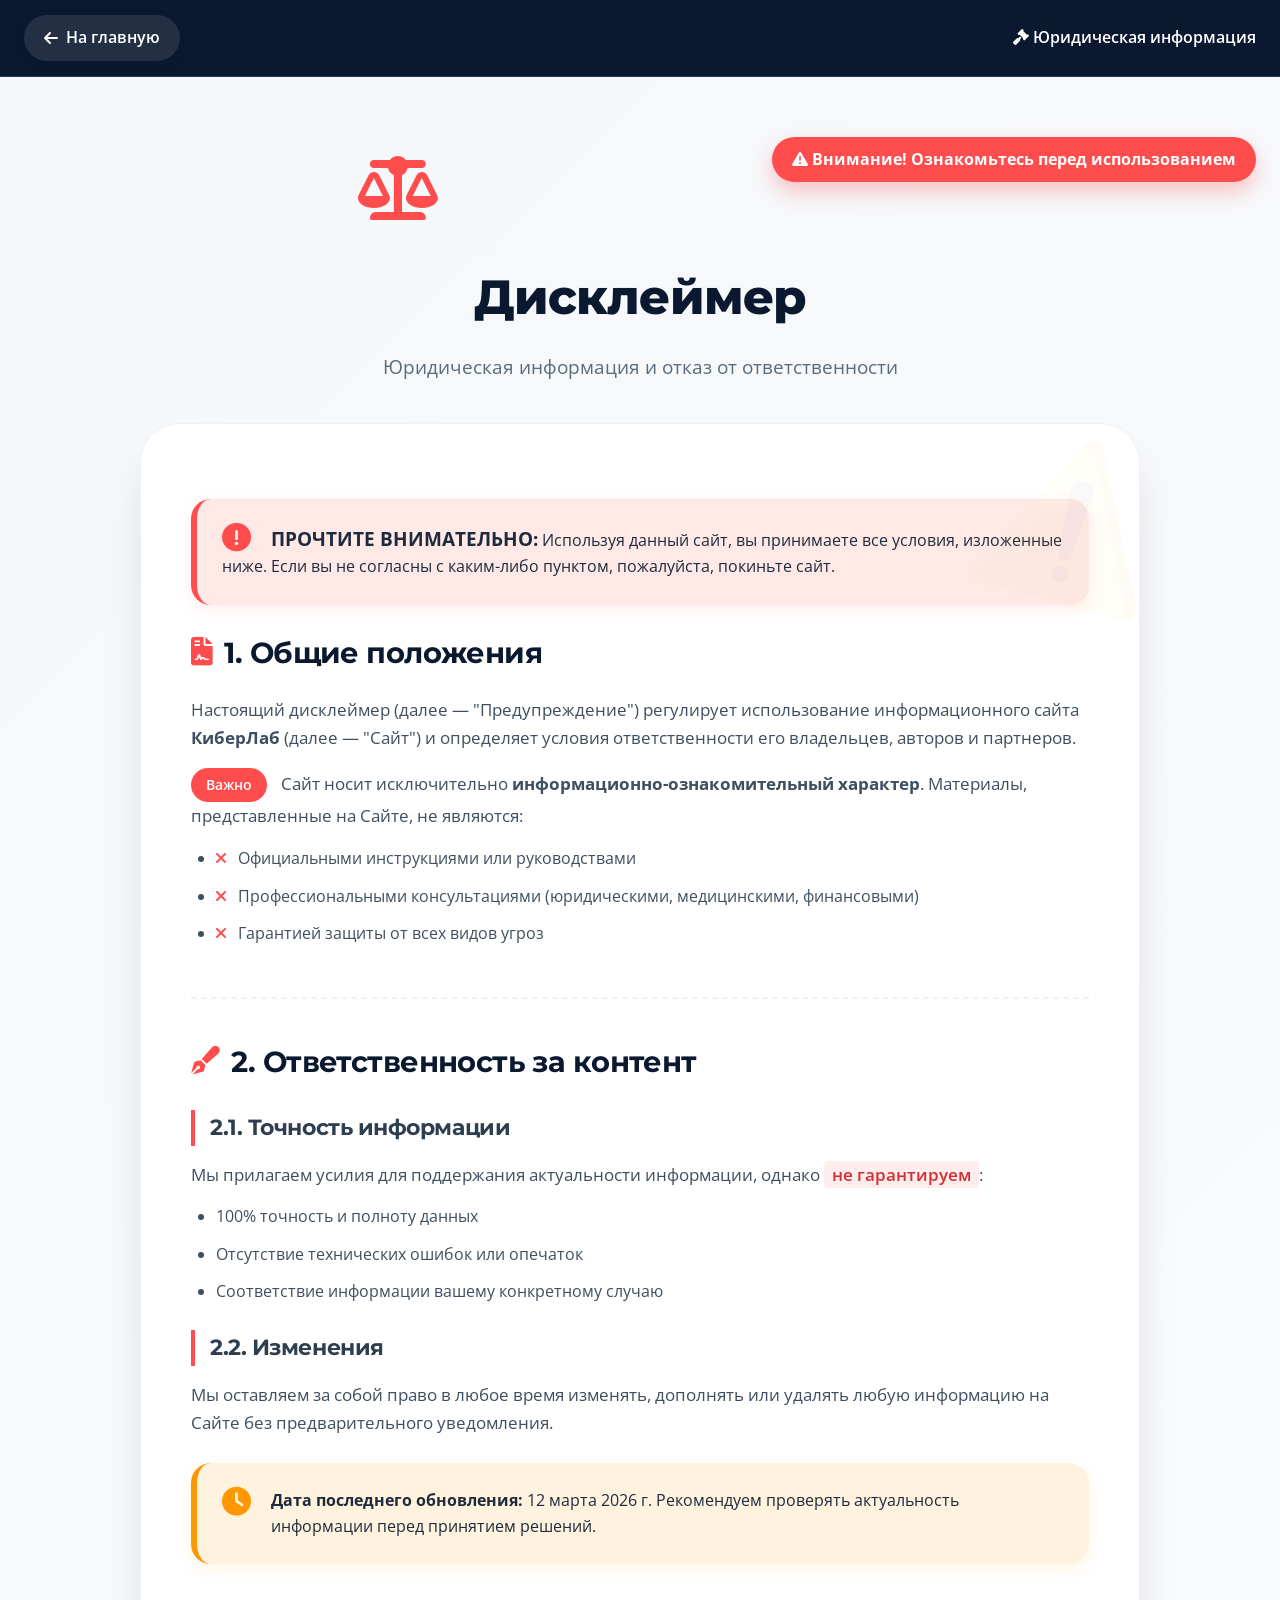
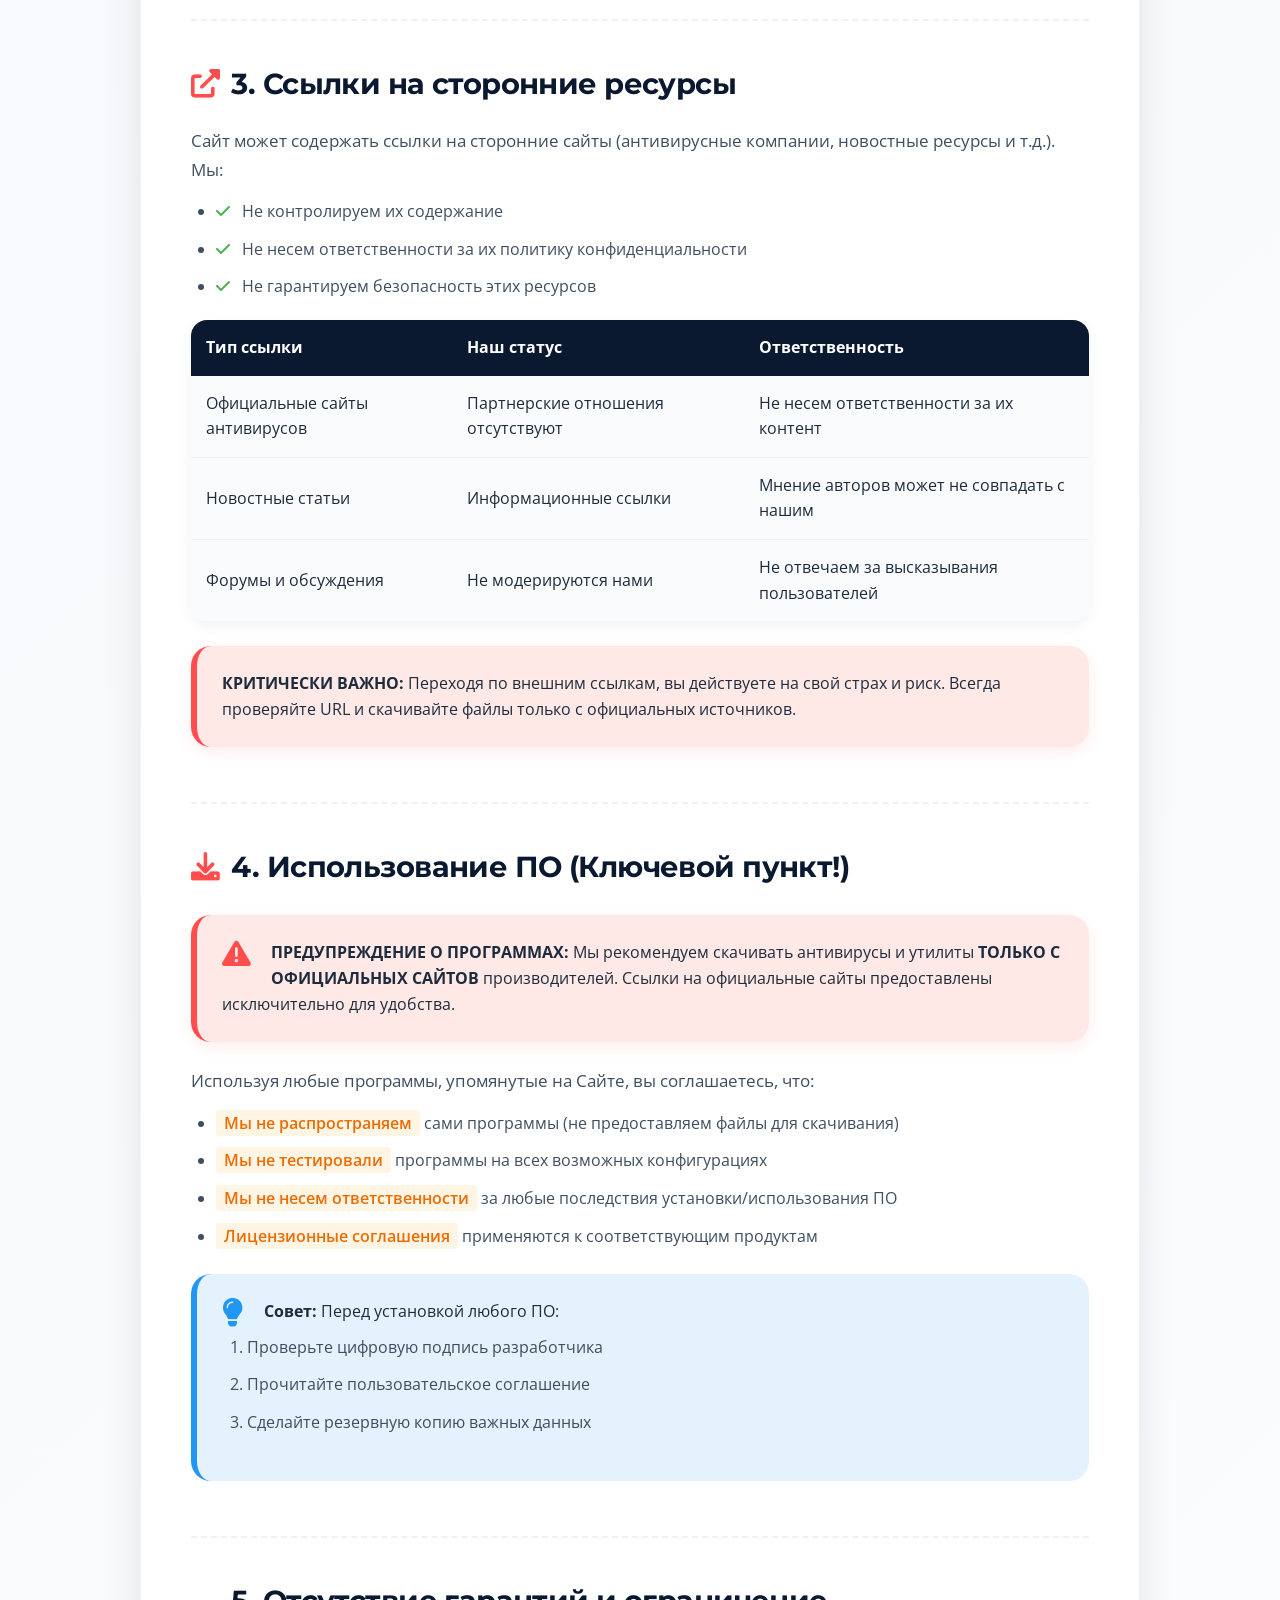
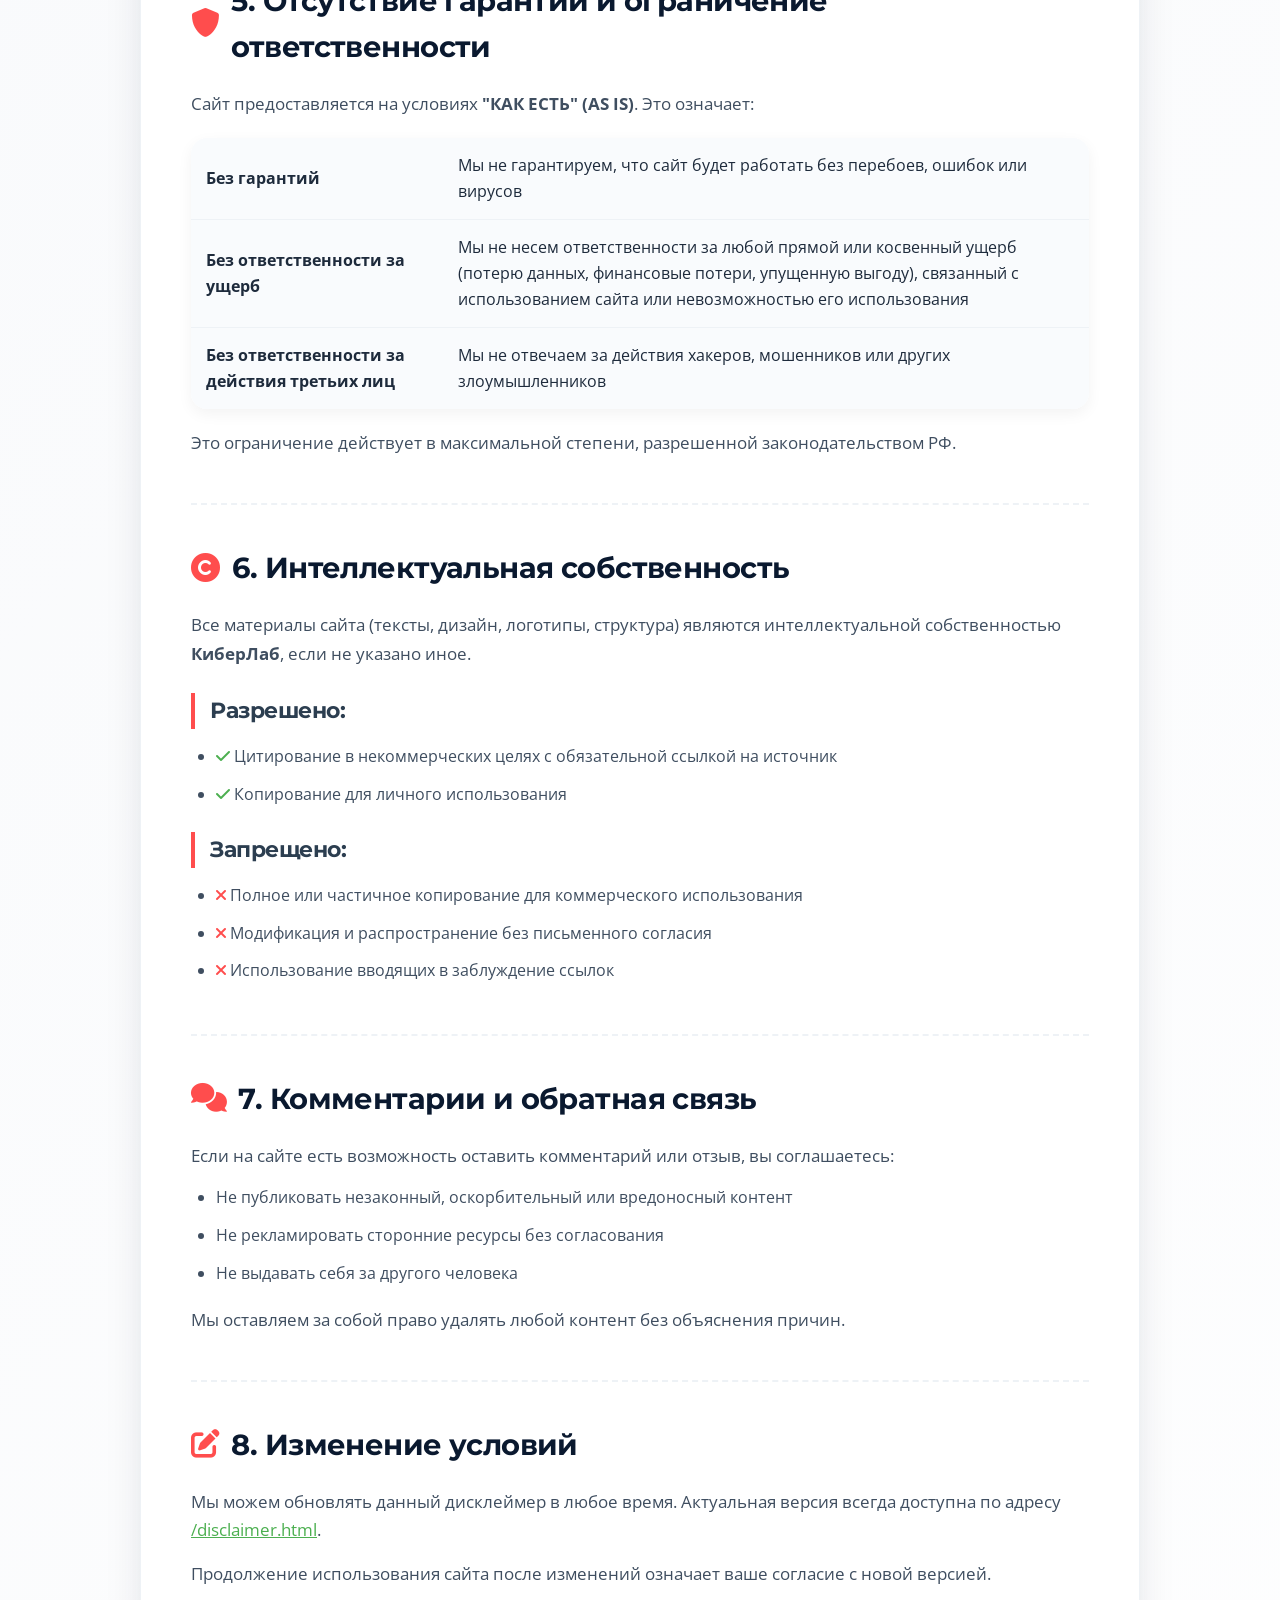
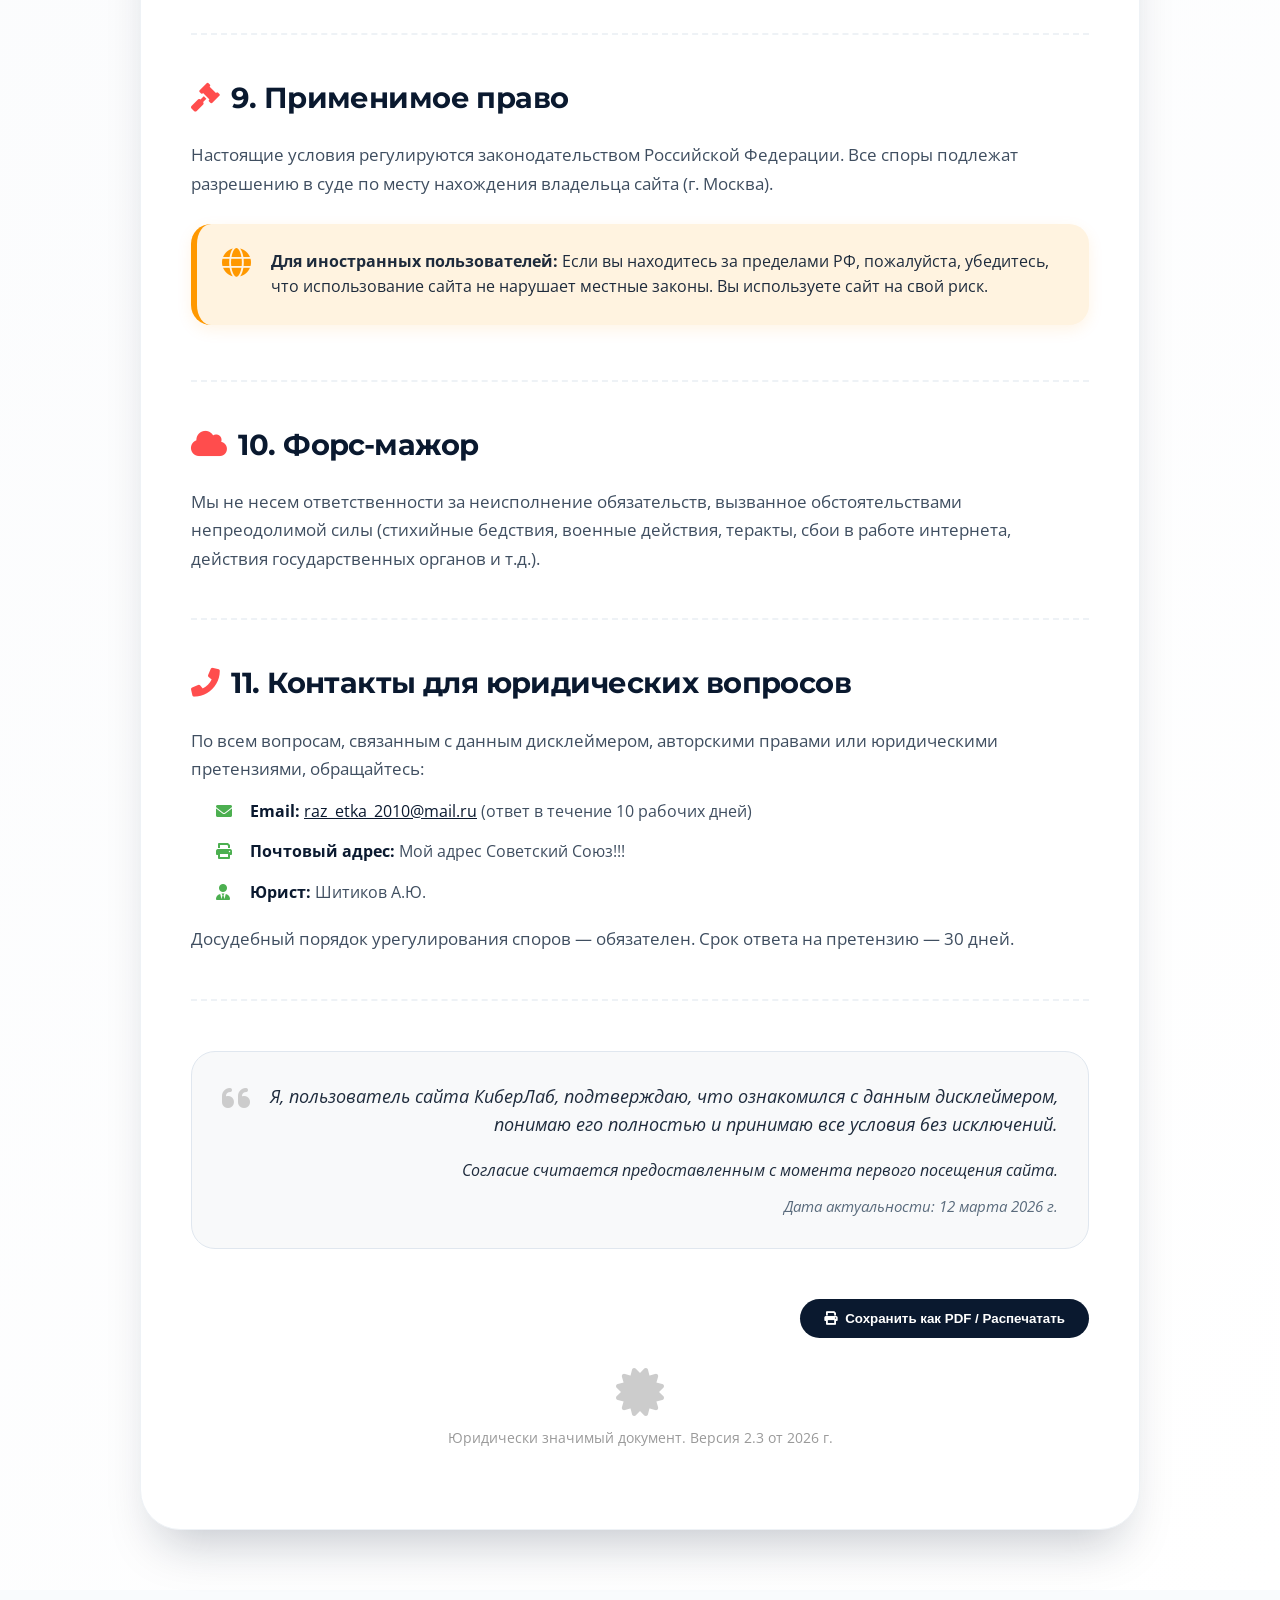
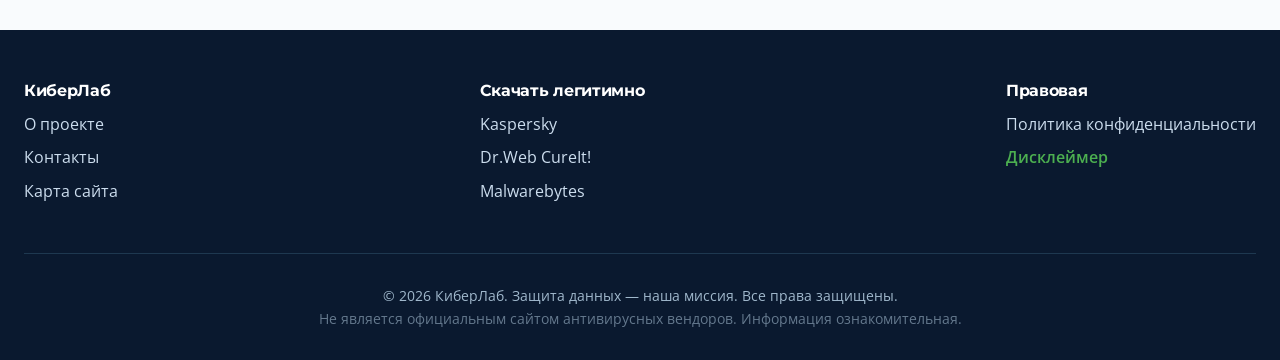
==== disclaimer.html @ 32fb94c2 "Add files via upload" ====
<!DOCTYPE html>
<html lang="ru">
<head>
    <meta charset="UTF-8">
    <meta name="viewport" content="width=device-width, initial-scale=1.0">
    <title>Дисклеймер | Юридическая информация | КиберЛаб</title>
    <!-- Шрифты -->
    <link rel="preconnect" href="https://fonts.googleapis.com">
    <link rel="preconnect" href="https://fonts.gstatic.com" crossorigin>
    <link href="https://fonts.googleapis.com/css2?family=Montserrat:wght@400;500;600;700;800&family=Open+Sans:wght@400;600&display=swap" rel="stylesheet">
    <!-- Font Awesome -->
    <link rel="stylesheet" href="https://cdnjs.cloudflare.com/ajax/libs/font-awesome/6.0.0-beta3/css/all.min.css">
    <!-- Подключаем общий CSS -->
    <link rel="stylesheet" href="styles.css">
    <style>
        /* Дополнительные стили для страницы дисклеймера */
        .disclaimer-page {
            padding: 60px 0;
            background: linear-gradient(135deg, #f5f7fa 0%, #ffffff 100%);
        }

        .disclaimer-header {
            text-align: center;
            margin-bottom: 40px;
            position: relative;
        }

        .disclaimer-header .warning-icon {
            font-size: 4rem;
            color: var(--accent-danger);
            margin-bottom: 20px;
            animation: pulse 2s infinite;
        }

        @keyframes pulse {
            0% { transform: scale(1); opacity: 1; }
            50% { transform: scale(1.1); opacity: 0.8; }
            100% { transform: scale(1); opacity: 1; }
        }

        .disclaimer-header h1 {
            font-size: 3rem;
            color: var(--primary-dark);
            margin-bottom: 16px;
            font-weight: 800;
        }

        .disclaimer-header .subtitle {
            font-size: 1.2rem;
            color: #5a6b7c;
            max-width: 700px;
            margin: 0 auto;
        }

        .disclaimer-content {
            max-width: 1000px;
            margin: 0 auto;
            background: white;
            border-radius: 40px;
            box-shadow: 0 30px 50px -20px rgba(10, 25, 47, 0.25);
            padding: 50px;
            border: 1px solid #eef2f6;
            position: relative;
            overflow: hidden;
        }

        .disclaimer-content::before {
            content: "⚠️";
            position: absolute;
            top: -30px;
            right: -30px;
            font-size: 150px;
            opacity: 0.03;
            transform: rotate(15deg);
            pointer-events: none;
        }

        .disclaimer-section {
            margin-bottom: 40px;
            padding-bottom: 30px;
            border-bottom: 2px dashed #eef2f6;
        }

        .disclaimer-section:last-child {
            border-bottom: none;
            margin-bottom: 0;
            padding-bottom: 0;
        }

        .disclaimer-section h2 {
            font-size: 1.8rem;
            color: var(--primary-dark);
            margin-bottom: 20px;
            display: flex;
            align-items: center;
            gap: 12px;
        }

        .disclaimer-section h2 i {
            color: var(--accent-danger);
            font-size: 1.8rem;
        }

        .disclaimer-section h3 {
            font-size: 1.4rem;
            margin: 25px 0 15px;
            color: #2c3e50;
            padding-left: 15px;
            border-left: 4px solid var(--accent-danger);
        }

        .disclaimer-section p {
            margin-bottom: 15px;
            color: #3f4e60;
            line-height: 1.7;
            font-size: 1.05rem;
        }

        .disclaimer-section ul, .disclaimer-section ol {
            margin: 15px 0 20px 25px;
            color: #3f4e60;
        }

        .disclaimer-section li {
            margin-bottom: 12px;
            line-height: 1.6;
        }

        .disclaimer-section li strong {
            color: var(--primary-dark);
        }

        .warning-box {
            background: #fff3e0;
            border-left: 6px solid #ff9800;
            padding: 25px;
            border-radius: 20px;
            margin: 25px 0;
            box-shadow: 0 5px 15px rgba(255, 152, 0, 0.1);
        }

        .warning-box i {
            color: #ff9800;
            font-size: 1.8rem;
            float: left;
            margin-right: 20px;
        }

        .danger-box {
            background: #fee9e7;
            border-left: 6px solid var(--accent-danger);
            padding: 25px;
            border-radius: 20px;
            margin: 25px 0;
            box-shadow: 0 5px 15px rgba(255, 77, 77, 0.1);
        }

        .danger-box i {
            color: var(--accent-danger);
            font-size: 1.8rem;
            float: left;
            margin-right: 20px;
        }

        .info-box {
            background: #e3f2fd;
            border-left: 6px solid #2196f3;
            padding: 25px;
            border-radius: 20px;
            margin: 25px 0;
        }

        .info-box i {
            color: #2196f3;
            font-size: 1.8rem;
            float: left;
            margin-right: 20px;
        }

        .highlight-red {
            background: rgba(255, 77, 77, 0.1);
            color: #d32f2f;
            padding: 2px 8px;
            border-radius: 4px;
            font-weight: 600;
        }

        .highlight-orange {
            background: rgba(255, 152, 0, 0.1);
            color: #ed6c02;
            padding: 2px 8px;
            border-radius: 4px;
            font-weight: 600;
        }

        .badge {
            display: inline-block;
            background: var(--primary-dark);
            color: white;
            padding: 5px 15px;
            border-radius: 30px;
            font-size: 0.9rem;
            font-weight: 600;
            margin-right: 10px;
        }

        .badge.danger {
            background: var(--accent-danger);
        }

        .badge.warning {
            background: #ff9800;
        }

        .terms-table {
            width: 100%;
            border-collapse: collapse;
            margin: 20px 0;
            border-radius: 16px;
            overflow: hidden;
            box-shadow: 0 5px 15px rgba(0,0,0,0.05);
        }

        .terms-table th {
            background: var(--primary-dark);
            color: white;
            padding: 15px;
            text-align: left;
        }

        .terms-table td {
            padding: 15px;
            background: #f9fbfd;
            border-bottom: 1px solid #eef2f6;
        }

        .terms-table tr:last-child td {
            border-bottom: none;
        }

        .signature-block {
            margin-top: 50px;
            padding: 30px;
            background: #f8f9fa;
            border-radius: 24px;
            text-align: right;
            font-style: italic;
            border: 1px solid #e0e7ef;
        }

        .signature-block .date {
            color: #5a6b7c;
            margin-top: 10px;
            font-size: 0.95rem;
        }

        .back-link {
            display: inline-flex;
            align-items: center;
            gap: 8px;
            color: var(--primary-dark);
            text-decoration: none;
            font-weight: 600;
            margin-bottom: 30px;
            transition: color 0.2s;
            background: white;
            padding: 10px 20px;
            border-radius: 30px;
            box-shadow: 0 5px 15px rgba(0,0,0,0.05);
        }

        .back-link:hover {
            color: var(--accent-safe);
            transform: translateX(-5px);
        }

        .back-link i {
            transition: transform 0.2s;
        }

        .print-btn {
            background: var(--primary-dark);
            color: white;
            border: none;
            padding: 12px 24px;
            border-radius: 30px;
            cursor: pointer;
            font-weight: 600;
            display: inline-flex;
            align-items: center;
            gap: 8px;
            transition: all 0.2s;
            margin-top: 20px;
        }

        .print-btn:hover {
            background: #1a2a3f;
            transform: translateY(-2px);
        }

        .seal {
            text-align: center;
            margin: 30px 0;
            color: #999;
            font-size: 0.9rem;
        }

        .seal i {
            font-size: 3rem;
            color: #ccc;
            margin-bottom: 10px;
        }

        @media (max-width: 768px) {
            .disclaimer-content {
                padding: 30px 20px;
            }

            .disclaimer-header h1 {
                font-size: 2.2rem;
            }

            .disclaimer-section h2 {
                font-size: 1.5rem;
            }

            .terms-table {
                display: block;
                overflow-x: auto;
            }
        }

        @media print {
            .footer, .back-link, .print-btn {
                display: none !important;
            }

            .disclaimer-content {
                box-shadow: none;
                padding: 20px;
            }

            .warning-box, .danger-box, .info-box {
                break-inside: avoid;
            }
        }

        .floating-badge {
            position: sticky;
            top: 20px;
            float: right;
            background: var(--accent-danger);
            color: white;
            padding: 10px 20px;
            border-radius: 40px;
            font-weight: bold;
            box-shadow: 0 10px 20px rgba(255, 77, 77, 0.3);
            z-index: 100;
            animation: float 3s ease-in-out infinite;
        }

        @keyframes float {
            0% { transform: translateY(0px); }
            50% { transform: translateY(-10px); }
            100% { transform: translateY(0px); }
        }
    </style>
</head>
<body>
<!-- Навигация -->
<div style="background: var(--primary-dark); padding: 15px 0; border-bottom: 1px solid #1e3850;">
    <div class="container" style="display: flex; justify-content: space-between; align-items: center;">
        <a href="index.html" class="back-link" style="color: white; background: rgba(255,255,255,0.1); margin: 0;">
            <i class="fas fa-arrow-left"></i> На главную
        </a>
        <div style="color: white; font-weight: 600;">
            <i class="fas fa-gavel"></i> Юридическая информация
        </div>
    </div>
</div>

<div class="disclaimer-page">
    <div class="container">
        <div class="floating-badge">
            <i class="fas fa-exclamation-triangle"></i> Внимание! Ознакомьтесь перед использованием
        </div>

        <div class="disclaimer-header">
            <div class="warning-icon">
                <i class="fas fa-balance-scale"></i>
            </div>
            <h1>Дисклеймер</h1>
            <div class="subtitle">Юридическая информация и отказ от ответственности</div>
        </div>

        <div class="disclaimer-content">
            <!-- КРАТКОЕ ПРЕДУПРЕЖДЕНИЕ -->
            <div class="danger-box">
                <i class="fas fa-exclamation-circle"></i>
                <strong style="font-size: 1.2rem;">ПРОЧТИТЕ ВНИМАТЕЛЬНО:</strong> Используя данный сайт, вы принимаете все условия, изложенные ниже. Если вы не согласны с каким-либо пунктом, пожалуйста, покиньте сайт.
            </div>

            <!-- 1. Общие положения -->
            <div class="disclaimer-section">
                <h2><i class="fas fa-file-contract"></i> 1. Общие положения</h2>
                <p>Настоящий дисклеймер (далее — "Предупреждение") регулирует использование информационного сайта <strong>КиберЛаб</strong> (далее — "Сайт") и определяет условия ответственности его владельцев, авторов и партнеров.</p>

                <p><span class="badge danger">Важно</span> Сайт носит исключительно <strong>информационно-ознакомительный характер</strong>. Материалы, представленные на Сайте, не являются:</p>
                <ul>
                    <li><i class="fas fa-times" style="color: var(--accent-danger); margin-right: 8px;"></i> Официальными инструкциями или руководствами</li>
                    <li><i class="fas fa-times" style="color: var(--accent-danger); margin-right: 8px;"></i> Профессиональными консультациями (юридическими, медицинскими, финансовыми)</li>
                    <li><i class="fas fa-times" style="color: var(--accent-danger); margin-right: 8px;"></i> Гарантией защиты от всех видов угроз</li>
                </ul>
            </div>

            <!-- 2. Ответственность за контент -->
            <div class="disclaimer-section">
                <h2><i class="fas fa-pen-fancy"></i> 2. Ответственность за контент</h2>

                <h3>2.1. Точность информации</h3>
                <p>Мы прилагаем усилия для поддержания актуальности информации, однако <span class="highlight-red">не гарантируем</span>:</p>
                <ul>
                    <li>100% точность и полноту данных</li>
                    <li>Отсутствие технических ошибок или опечаток</li>
                    <li>Соответствие информации вашему конкретному случаю</li>
                </ul>

                <h3>2.2. Изменения</h3>
                <p>Мы оставляем за собой право в любое время изменять, дополнять или удалять любую информацию на Сайте без предварительного уведомления.</p>

                <div class="warning-box">
                    <i class="fas fa-clock"></i>
                    <strong>Дата последнего обновления:</strong> 12 марта 2026 г. Рекомендуем проверять актуальность информации перед принятием решений.
                </div>
            </div>

            <!-- 3. Сторонние ресурсы и ссылки -->
            <div class="disclaimer-section">
                <h2><i class="fas fa-external-link-alt"></i> 3. Ссылки на сторонние ресурсы</h2>
                <p>Сайт может содержать ссылки на сторонние сайты (антивирусные компании, новостные ресурсы и т.д.). Мы:</p>
                <ul>
                    <li><i class="fas fa-check" style="color: var(--accent-safe); margin-right: 8px;"></i> Не контролируем их содержание</li>
                    <li><i class="fas fa-check" style="color: var(--accent-safe); margin-right: 8px;"></i> Не несем ответственности за их политику конфиденциальности</li>
                    <li><i class="fas fa-check" style="color: var(--accent-safe); margin-right: 8px;"></i> Не гарантируем безопасность этих ресурсов</li>
                </ul>

                <table class="terms-table">
                    <thead>
                    <tr>
                        <th>Тип ссылки</th>
                        <th>Наш статус</th>
                        <th>Ответственность</th>
                    </tr>
                    </thead>
                    <tbody>
                    <tr>
                        <td>Официальные сайты антивирусов</td>
                        <td>Партнерские отношения отсутствуют</td>
                        <td>Не несем ответственности за их контент</td>
                    </tr>
                    <tr>
                        <td>Новостные статьи</td>
                        <td>Информационные ссылки</td>
                        <td>Мнение авторов может не совпадать с нашим</td>
                    </tr>
                    <tr>
                        <td>Форумы и обсуждения</td>
                        <td>Не модерируются нами</td>
                        <td>Не отвечаем за высказывания пользователей</td>
                    </tr>
                    </tbody>
                </table>

                <div class="danger-box">
                    <i class="fas fa-skull-crosswalk"></i>
                    <strong>КРИТИЧЕСКИ ВАЖНО:</strong> Переходя по внешним ссылкам, вы действуете на свой страх и риск. Всегда проверяйте URL и скачивайте файлы только с официальных источников.
                </div>
            </div>

            <!-- 4. Использование программного обеспечения -->
            <div class="disclaimer-section">
                <h2><i class="fas fa-download"></i> 4. Использование ПО (Ключевой пункт!)</h2>

                <div class="danger-box">
                    <i class="fas fa-exclamation-triangle"></i>
                    <strong>ПРЕДУПРЕЖДЕНИЕ О ПРОГРАММАХ:</strong> Мы рекомендуем скачивать антивирусы и утилиты <strong>ТОЛЬКО С ОФИЦИАЛЬНЫХ САЙТОВ</strong> производителей. Ссылки на официальные сайты предоставлены исключительно для удобства.
                </div>

                <p>Используя любые программы, упомянутые на Сайте, вы соглашаетесь, что:</p>
                <ul>
                    <li><span class="highlight-orange">Мы не распространяем</span> сами программы (не предоставляем файлы для скачивания)</li>
                    <li><span class="highlight-orange">Мы не тестировали</span> программы на всех возможных конфигурациях</li>
                    <li><span class="highlight-orange">Мы не несем ответственности</span> за любые последствия установки/использования ПО</li>
                    <li><span class="highlight-orange">Лицензионные соглашения</span> применяются к соответствующим продуктам</li>
                </ul>

                <div class="info-box">
                    <i class="fas fa-lightbulb"></i>
                    <strong>Совет:</strong> Перед установкой любого ПО:
                    <ol style="margin-top: 10px;">
                        <li>Проверьте цифровую подпись разработчика</li>
                        <li>Прочитайте пользовательское соглашение</li>
                        <li>Сделайте резервную копию важных данных</li>
                    </ol>
                </div>
            </div>

            <!-- 5. Ущерб и гарантии -->
            <div class="disclaimer-section">
                <h2><i class="fas fa-shield-alt"></i> 5. Отсутствие гарантий и ограничение ответственности</h2>

                <p>Сайт предоставляется на условиях <strong>"КАК ЕСТЬ" (AS IS)</strong>. Это означает:</p>

                <table class="terms-table">
                    <tr>
                        <td><strong>Без гарантий</strong></td>
                        <td>Мы не гарантируем, что сайт будет работать без перебоев, ошибок или вирусов</td>
                    </tr>
                    <tr>
                        <td><strong>Без ответственности за ущерб</strong></td>
                        <td>Мы не несем ответственности за любой прямой или косвенный ущерб (потерю данных, финансовые потери, упущенную выгоду), связанный с использованием сайта или невозможностью его использования</td>
                    </tr>
                    <tr>
                        <td><strong>Без ответственности за действия третьих лиц</strong></td>
                        <td>Мы не отвечаем за действия хакеров, мошенников или других злоумышленников</td>
                    </tr>
                </table>

                <p style="margin-top: 20px;">Это ограничение действует в максимальной степени, разрешенной законодательством РФ.</p>
            </div>

            <!-- 6. Интеллектуальная собственность -->
            <div class="disclaimer-section">
                <h2><i class="fas fa-copyright"></i> 6. Интеллектуальная собственность</h2>

                <p>Все материалы сайта (тексты, дизайн, логотипы, структура) являются интеллектуальной собственностью <strong>КиберЛаб</strong>, если не указано иное.</p>

                <h3>Разрешено:</h3>
                <ul>
                    <li><i class="fas fa-check" style="color: var(--accent-safe);"></i> Цитирование в некоммерческих целях с обязательной ссылкой на источник</li>
                    <li><i class="fas fa-check" style="color: var(--accent-safe);"></i> Копирование для личного использования</li>
                </ul>

                <h3>Запрещено:</h3>
                <ul>
                    <li><i class="fas fa-times" style="color: var(--accent-danger);"></i> Полное или частичное копирование для коммерческого использования</li>
                    <li><i class="fas fa-times" style="color: var(--accent-danger);"></i> Модификация и распространение без письменного согласия</li>
                    <li><i class="fas fa-times" style="color: var(--accent-danger);"></i> Использование вводящих в заблуждение ссылок</li>
                </ul>
            </div>

            <!-- 7. Пользовательский контент -->
            <div class="disclaimer-section">
                <h2><i class="fas fa-comments"></i> 7. Комментарии и обратная связь</h2>

                <p>Если на сайте есть возможность оставить комментарий или отзыв, вы соглашаетесь:</p>
                <ul>
                    <li>Не публиковать незаконный, оскорбительный или вредоносный контент</li>
                    <li>Не рекламировать сторонние ресурсы без согласования</li>
                    <li>Не выдавать себя за другого человека</li>
                </ul>

                <p>Мы оставляем за собой право удалять любой контент без объяснения причин.</p>
            </div>

            <!-- 8. Изменение условий -->
            <div class="disclaimer-section">
                <h2><i class="fas fa-edit"></i> 8. Изменение условий</h2>

                <p>Мы можем обновлять данный дисклеймер в любое время. Актуальная версия всегда доступна по адресу <a href="disclaimer.html" style="color: var(--accent-safe);">/disclaimer.html</a>.</p>
                <p>Продолжение использования сайта после изменений означает ваше согласие с новой версией.</p>
            </div>

            <!-- 9. Применимое право -->
            <div class="disclaimer-section">
                <h2><i class="fas fa-gavel"></i> 9. Применимое право</h2>

                <p>Настоящие условия регулируются законодательством Российской Федерации. Все споры подлежат разрешению в суде по месту нахождения владельца сайта (г. Москва).</p>

                <div class="warning-box">
                    <i class="fas fa-globe"></i>
                    <strong>Для иностранных пользователей:</strong> Если вы находитесь за пределами РФ, пожалуйста, убедитесь, что использование сайта не нарушает местные законы. Вы используете сайт на свой риск.
                </div>
            </div>

            <!-- 10. Форс-мажор -->
            <div class="disclaimer-section">
                <h2><i class="fas fa-cloud"></i> 10. Форс-мажор</h2>

                <p>Мы не несем ответственности за неисполнение обязательств, вызванное обстоятельствами непреодолимой силы (стихийные бедствия, военные действия, теракты, сбои в работе интернета, действия государственных органов и т.д.).</p>
            </div>

            <!-- 11. Контакты для юридических вопросов -->
            <div class="disclaimer-section">
                <h2><i class="fas fa-phone-alt"></i> 11. Контакты для юридических вопросов</h2>

                <p>По всем вопросам, связанным с данным дисклеймером, авторскими правами или юридическими претензиями, обращайтесь:</p>

                <ul style="list-style: none; padding-left: 0;">
                    <li style="margin-bottom: 15px;"><i class="fas fa-envelope" style="color: var(--accent-safe); width: 30px;"></i> <strong>Email:</strong> <a href="mailto:raz_etka_2010@mail.ru" style="color: var(--primary-dark);">raz_etka_2010@mail.ru</a> (ответ в течение 10 рабочих дней)</li>
                    <li style="margin-bottom: 15px;"><i class="fas fa-print" style="color: var(--accent-safe); width: 30px;"></i> <strong>Почтовый адрес:</strong> Мой адрес Советский Союз!!!</li>
                    <li style="margin-bottom: 15px;"><i class="fas fa-user-tie" style="color: var(--accent-safe); width: 30px;"></i> <strong>Юрист:</strong> Шитиков А.Ю.</li>
                </ul>

                <p>Досудебный порядок урегулирования споров — обязателен. Срок ответа на претензию — 30 дней.</p>
            </div>

            <!-- ПОДПИСЬ И СОГЛАСИЕ -->
            <div class="signature-block">
                <i class="fas fa-quote-left" style="color: #ccc; font-size: 2rem; float: left; margin-right: 15px;"></i>
                <p style="font-size: 1.1rem;">Я, пользователь сайта КиберЛаб, подтверждаю, что ознакомился с данным дисклеймером, понимаю его полностью и принимаю все условия без исключений.</p>
                <p style="margin-top: 20px;">Согласие считается предоставленным с момента первого посещения сайта.</p>
                <div class="date">Дата актуальности: 12 марта 2026 г.</div>
            </div>

            <!-- Кнопка печати -->
            <div style="display: flex; justify-content: flex-end; margin-top: 30px;">
                <button class="print-btn" onclick="window.print()">
                    <i class="fas fa-print"></i> Сохранить как PDF / Распечатать
                </button>
            </div>

            <div class="seal">
                <i class="fas fa-certificate"></i>
                <p>Юридически значимый документ. Версия 2.3 от 2026 г.</p>
            </div>
        </div>
    </div>
</div>

<!-- Футер -->
<footer class="footer">
    <div class="container">
        <div class="footer-links">
            <div class="footer-col">
                <h4 style="color: white;">КиберЛаб</h4>
                <a href="index.html#about-malware">О проекте</a>
                <a href="index.html#contact">Контакты</a>
                <a href="index.html#sitemap">Карта сайта</a>
            </div>
            <div class="footer-col">
                <h4 style="color: white;">Скачать легитимно</h4>
                <a href="https://kaspersky.ru" target="_blank">Kaspersky</a>
                <a href="https://drweb.ru" target="_blank">Dr.Web CureIt!</a>
                <a href="https://malwarebytes.com" target="_blank">Malwarebytes</a>
            </div>
            <div class="footer-col">
                <h4 style="color: white;">Правовая</h4>
                <a href="privacy.html">Политика конфиденциальности</a>
                <a href="disclaimer.html" style="color: var(--accent-safe);">Дисклеймер</a>
            </div>
        </div>
        <div class="footer-copyright">
            © 2026 КиберЛаб. Защита данных — наша миссия. Все права защищены. <br>
            <span style="opacity: 0.6;">Не является официальным сайтом антивирусных вендоров. Информация ознакомительная.</span>
        </div>
    </div>
</footer>

<script>
    // Плавный скролл для якорей
    document.querySelectorAll('a[href^="#"]').forEach(anchor => {
        anchor.addEventListener('click', function (e) {
            e.preventDefault();
            const target = document.querySelector(this.getAttribute('href'));
            if (target) {
                target.scrollIntoView({ behavior: 'smooth' });
            }
        });
    });

    // Подсветка активного пункта
    document.querySelectorAll('.footer-col a').forEach(link => {
        if (link.href === window.location.href) {
            link.style.color = '#4CAF50';
            link.style.fontWeight = '600';
        }
    });

    // Предупреждение при копировании
    document.addEventListener('copy', function(e) {
        const selection = window.getSelection().toString();
        if (selection.length > 50) { // только при копировании больших фрагментов
            e.clipboardData.setData('text/plain', selection + '\n\n— Источник: КиберЛаб (https://cyberlab.ru)');
            e.preventDefault();
        }
    });

    // Кнопка "Наверх"
    const scrollBtn = document.createElement('button');
    scrollBtn.innerHTML = '<i class="fas fa-arrow-up"></i>';
    scrollBtn.style.cssText = 'position:fixed; bottom:30px; right:30px; background:#0a192f; color:white; width:50px; height:50px; border-radius:50%; border:none; cursor:pointer; display:none; box-shadow:0 5px 15px rgba(0,0,0,0.2); z-index:1000;';
    document.body.appendChild(scrollBtn);

    window.addEventListener('scroll', () => {
        if (window.scrollY > 500) {
            scrollBtn.style.display = 'block';
        } else {
            scrollBtn.style.display = 'none';
        }
    });

    scrollBtn.addEventListener('click', () => {
        window.scrollTo({ top: 0, behavior: 'smooth' });
    });
</script>
</body>
</html>
---- styles.css ----
* {
    margin: 0;
    padding: 0;
    box-sizing: border-box;
}

body {
    font-family: 'Open Sans', sans-serif;
    background-color: #f9fbfd;
    color: #1e2b3c;
    line-height: 1.6;
}

h1, h2, h3, h4 {
    font-family: 'Montserrat', sans-serif;
    font-weight: 700;
    letter-spacing: -0.02em;
}

.container {
    max-width: 1280px;
    margin: 0 auto;
    padding: 0 24px;
}

/* Цветовая схема */
:root {
    --primary-dark: #0a192f;      /* темно-синий */
    --accent-danger: #ff4d4d;      /* красный-опасность */
    --accent-safe: #4CAF50;         /* зеленый-защита */
    --text-light: #f0f4f8;
    --text-dark: #1e2b3c;
    --card-bg: #ffffff;
    --border-subtle: #e2e8f0;
}

/* Кнопки */
.btn {
    display: inline-block;
    font-family: 'Montserrat', sans-serif;
    font-weight: 600;
    padding: 14px 32px;
    border-radius: 40px;
    text-decoration: none;
    transition: all 0.2s ease;
    font-size: 1rem;
    border: none;
    cursor: pointer;
}

.btn-primary {
    background-color: var(--accent-safe);
    color: white;
    box-shadow: 0 8px 16px rgba(76, 175, 80, 0.25);
}

.btn-primary:hover {
    background-color: #3d9b41;
    transform: translateY(-3px);
    box-shadow: 0 12px 24px rgba(76, 175, 80, 0.35);
}

.btn-outline {
    background-color: transparent;
    color: var(--text-light);
    border: 2px solid var(--accent-safe);
}

.btn-outline:hover {
    background-color: var(--accent-safe);
    color: #fff;
}

/* Hero Section */
.hero {
    background: linear-gradient(145deg, #0a1428 0%, #0b1a33 100%);
    color: white;
    padding: 80px 0;
    position: relative;
    overflow: hidden;
    min-height: 600px;
    display: flex;
    align-items: center;
}

.hero-canvas {
    position: absolute;
    top: 0;
    left: 0;
    width: 100%;
    height: 100%;
    z-index: 1;
}

.hero-content {
    max-width: 720px;
    position: relative;
    z-index: 2;
}

.hero h1 {
    font-size: 3.2rem;
    line-height: 1.2;
    margin-bottom: 24px;
    font-weight: 800;
}

.hero .subhead {
    font-size: 1.3rem;
    margin-bottom: 32px;
    opacity: 0.9;
    font-weight: 400;
    color: #ccddee;
}

.hero-buttons {
    display: flex;
    gap: 20px;
    flex-wrap: wrap;
}

/* Секции общие */
section {
    padding: 80px 0;
}

.section-title {
    font-size: 2.4rem;
    margin-bottom: 24px;
    color: var(--primary-dark);
    position: relative;
    display: inline-block;
}

.section-title:after {
    content: '';
    display: block;
    width: 80px;
    height: 4px;
    background: var(--accent-danger);
    margin-top: 8px;
    border-radius: 4px;
}

.text-center {
    text-align: center;
}

.text-center .section-title:after {
    margin-left: auto;
    margin-right: auto;
}

/* Карточки угроз (сетка) */
.threat-grid {
    display: grid;
    grid-template-columns: repeat(auto-fit, minmax(280px, 1fr));
    gap: 28px;
    margin-top: 40px;
}

.threat-card {
    background: var(--card-bg);
    padding: 32px 24px;
    border-radius: 28px;
    box-shadow: 0 15px 30px -12px rgba(0,0,0,0.1);
    transition: transform 0.25s ease;
    border: 1px solid var(--border-subtle);
}

.threat-card:hover {
    transform: translateY(-8px);
    box-shadow: 0 25px 40px -14px rgba(10,25,47,0.2);
}

.threat-icon {
    font-size: 3.2rem;
    color: var(--accent-danger);
    margin-bottom: 20px;
}

.threat-card h3 {
    font-size: 1.6rem;
    margin-bottom: 12px;
    color: var(--primary-dark);
}

.threat-card p {
    color: #3f4e60;
    font-size: 0.98rem;
}

/* Статистическая плашка */
.stats-block {
    background: var(--primary-dark);
    color: white;
    border-radius: 48px;
    padding: 40px 48px;
    margin: 60px 0 20px;
    display: flex;
    flex-wrap: wrap;
    justify-content: space-around;
    gap: 30px;
}

.stat-item {
    text-align: center;
}

.stat-number {
    font-family: 'Montserrat', sans-serif;
    font-size: 2.8rem;
    font-weight: 800;
    color: var(--accent-safe);
    line-height: 1.2;
}

.stat-desc {
    font-size: 1.1rem;
    opacity: 0.9;
    max-width: 250px;
}

/* Чек-лист (признаки) */
.checklist {
    background-color: #f2f6fc;
    border-radius: 36px;
    padding: 40px 48px;
    margin-top: 30px;
}

.checklist-grid {
    display: grid;
    grid-template-columns: repeat(auto-fit, minmax(250px, 1fr));
    gap: 20px 30px;
    margin-top: 25px;
}

.checklist-item {
    display: flex;
    align-items: center;
    gap: 12px;
    font-size: 1.1rem;
}

.checklist-item i {
    color: var(--accent-safe);
    font-size: 1.4rem;
    min-width: 28px;
}

.checklist-item.danger i {
    color: var(--accent-danger);
}

/* инструкция по шагам */
.steps-container {
    display: flex;
    flex-wrap: wrap;
    gap: 24px;
    justify-content: center;
    margin: 40px 0;
}

.step {
    background-color: white;
    border-radius: 30px;
    padding: 28px 20px;
    flex: 1 1 200px;
    box-shadow: 0 8px 20px #e0e8f0;
    border-left: 6px solid var(--accent-safe);
}

.step .step-num {
    font-size: 2rem;
    font-weight: 800;
    color: var(--accent-safe);
    opacity: 0.4;
    margin-bottom: 12px;
}

.step h4 {
    font-size: 1.3rem;
    margin-bottom: 12px;
}

/* FAQ */
.faq-grid {
    display: grid;
    grid-template-columns: repeat(auto-fit, minmax(300px, 1fr));
    gap: 20px;
}

.faq-item {
    background-color: white;
    border-radius: 24px;
    padding: 24px;
    border: 1px solid var(--border-subtle);
}

.faq-item h4 {
    font-size: 1.2rem;
    margin-bottom: 8px;
    color: var(--primary-dark);
    display: flex;
    align-items: center;
    gap: 8px;
}

.faq-item h4 i {
    color: var(--accent-safe);
    font-size: 1.3rem;
}

.disclaimer {
    background-color: #fee9e7;
    border-left: 8px solid var(--accent-danger);
    padding: 24px 32px;
    border-radius: 24px;
    font-size: 1rem;
    margin: 40px 0 20px;
    color: #7b3a3a;
}

/* Footer */
.footer {
    background-color: var(--primary-dark);
    color: #a0b8cc;
    padding: 48px 0 30px;
    margin-top: 40px;
}

.footer-links {
    display: flex;
    flex-wrap: wrap;
    gap: 40px;
    justify-content: space-between;
    margin-bottom: 40px;
}

.footer-col a {
    color: #ccddee;
    text-decoration: none;
    display: block;
    margin: 8px 0;
    transition: color 0.2s;
}

.footer-col a:hover {
    color: var(--accent-safe);
}

.footer-copyright {
    text-align: center;
    padding-top: 30px;
    border-top: 1px solid #1e3850;
    font-size: 0.9rem;
}

/* изометрические иконки абстракция */
.isometric-badge {
    display: inline-block;
    background: rgba(76, 175, 80, 0.1);
    border-radius: 50px;
    padding: 6px 18px;
    color: var(--accent-safe);
    font-weight: 600;
    margin-bottom: 15px;
}

/* Адаптивность */
@media (max-width: 700px) {
    .hero h1 {
        font-size: 2.4rem;
    }
    .section-title {
        font-size: 2rem;
    }
    .stats-block {
        padding: 30px 20px;
    }
}
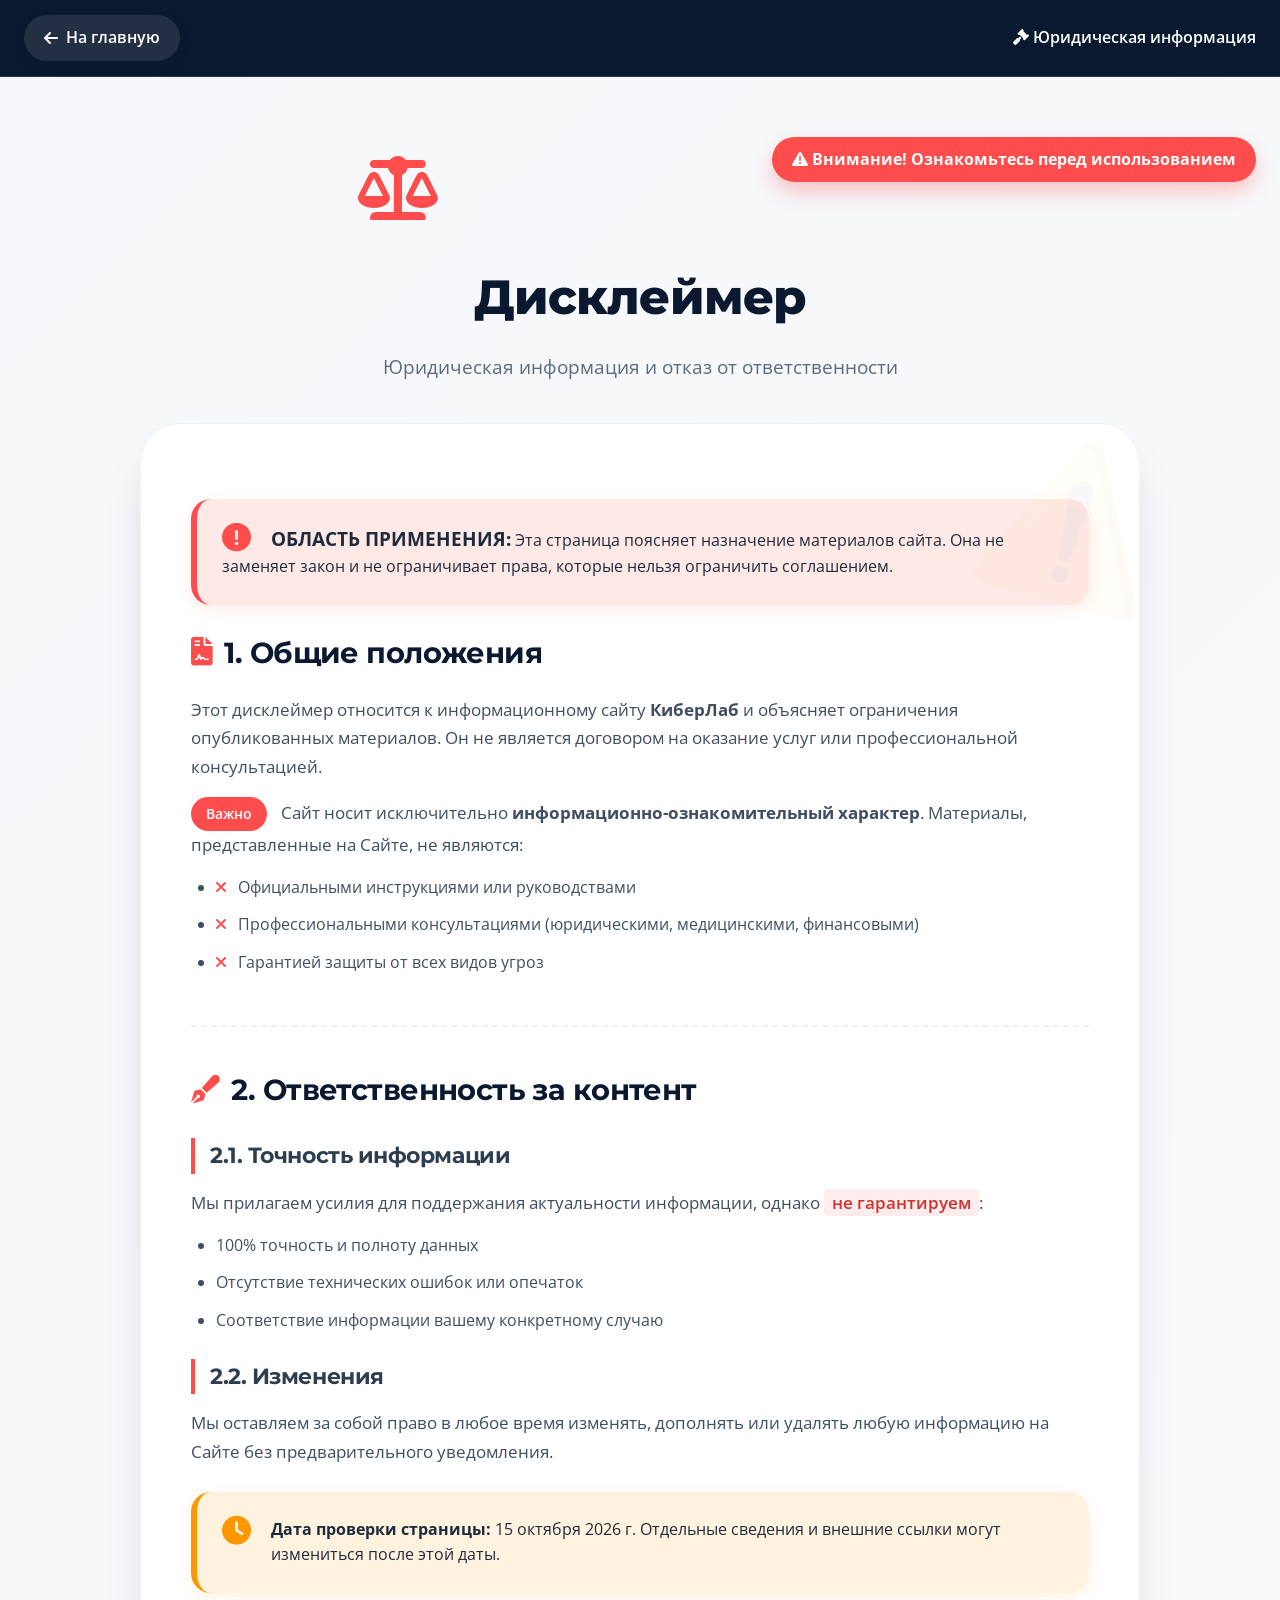
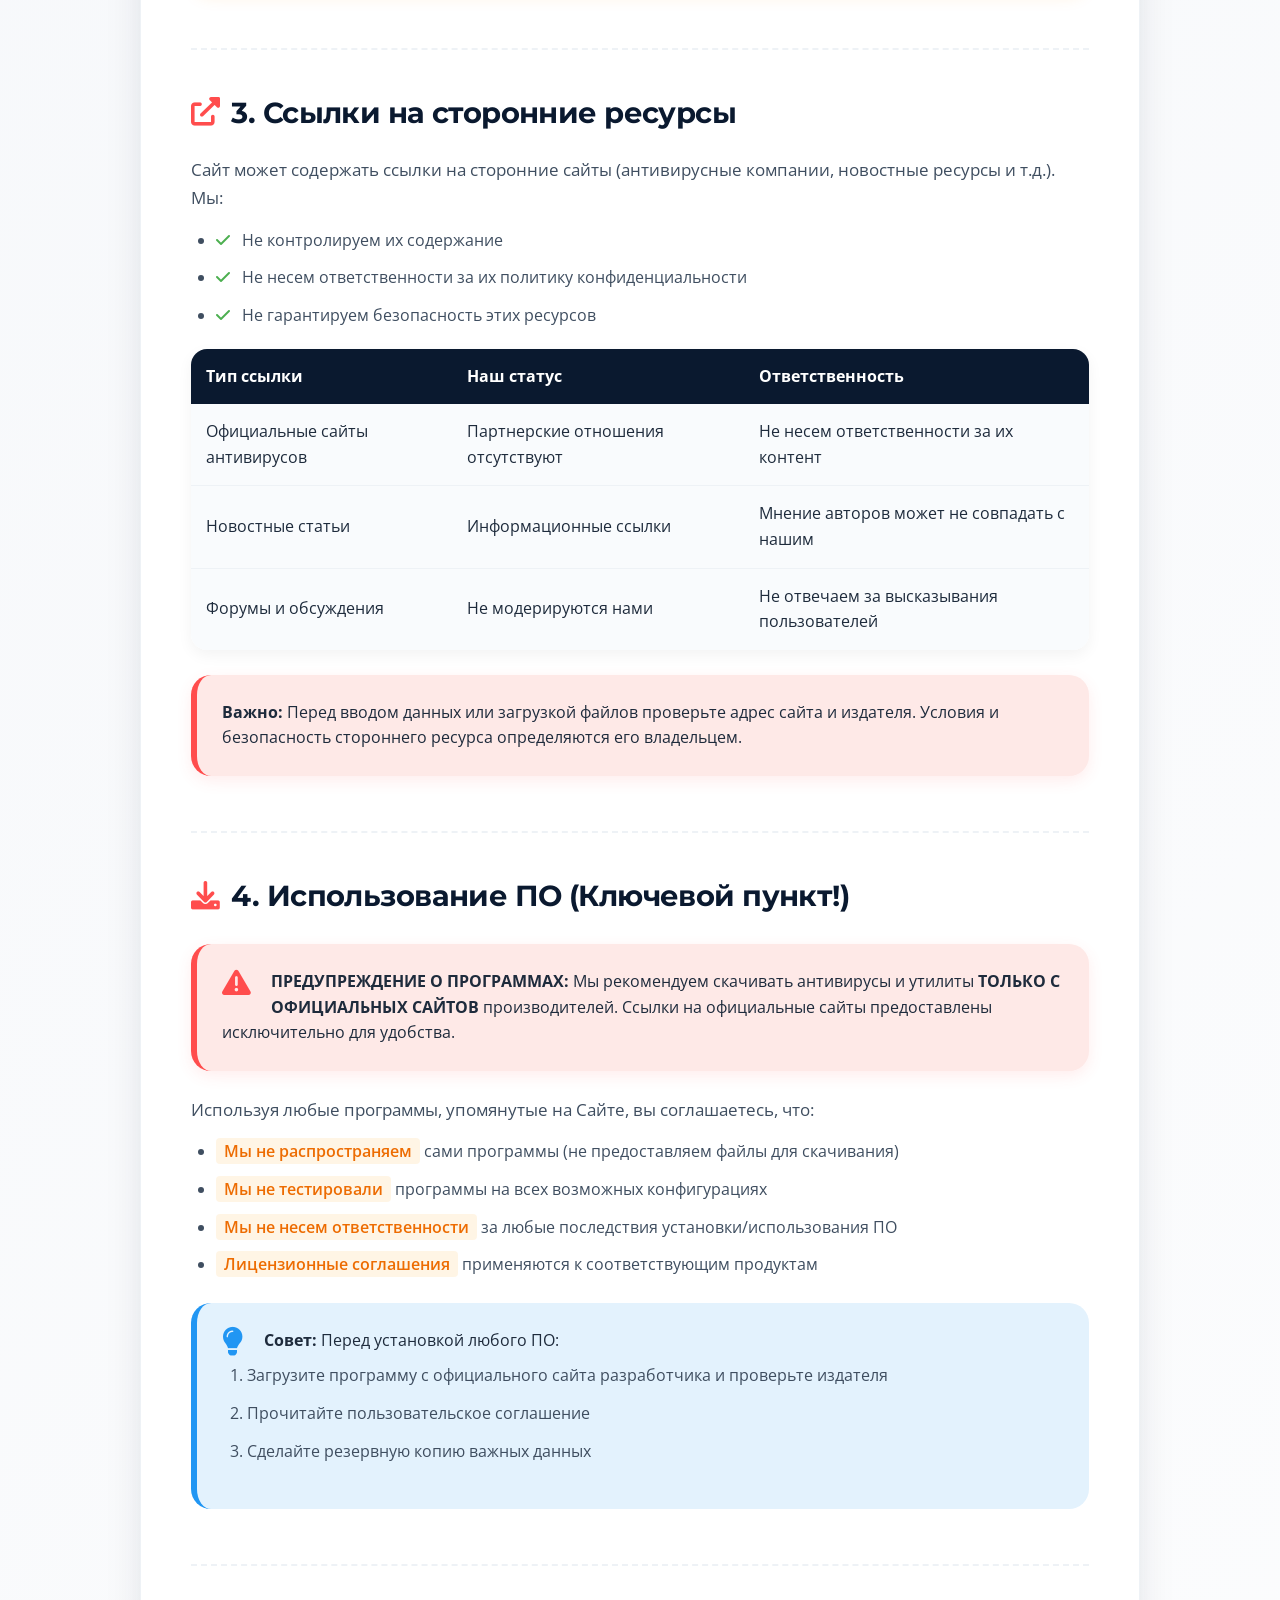
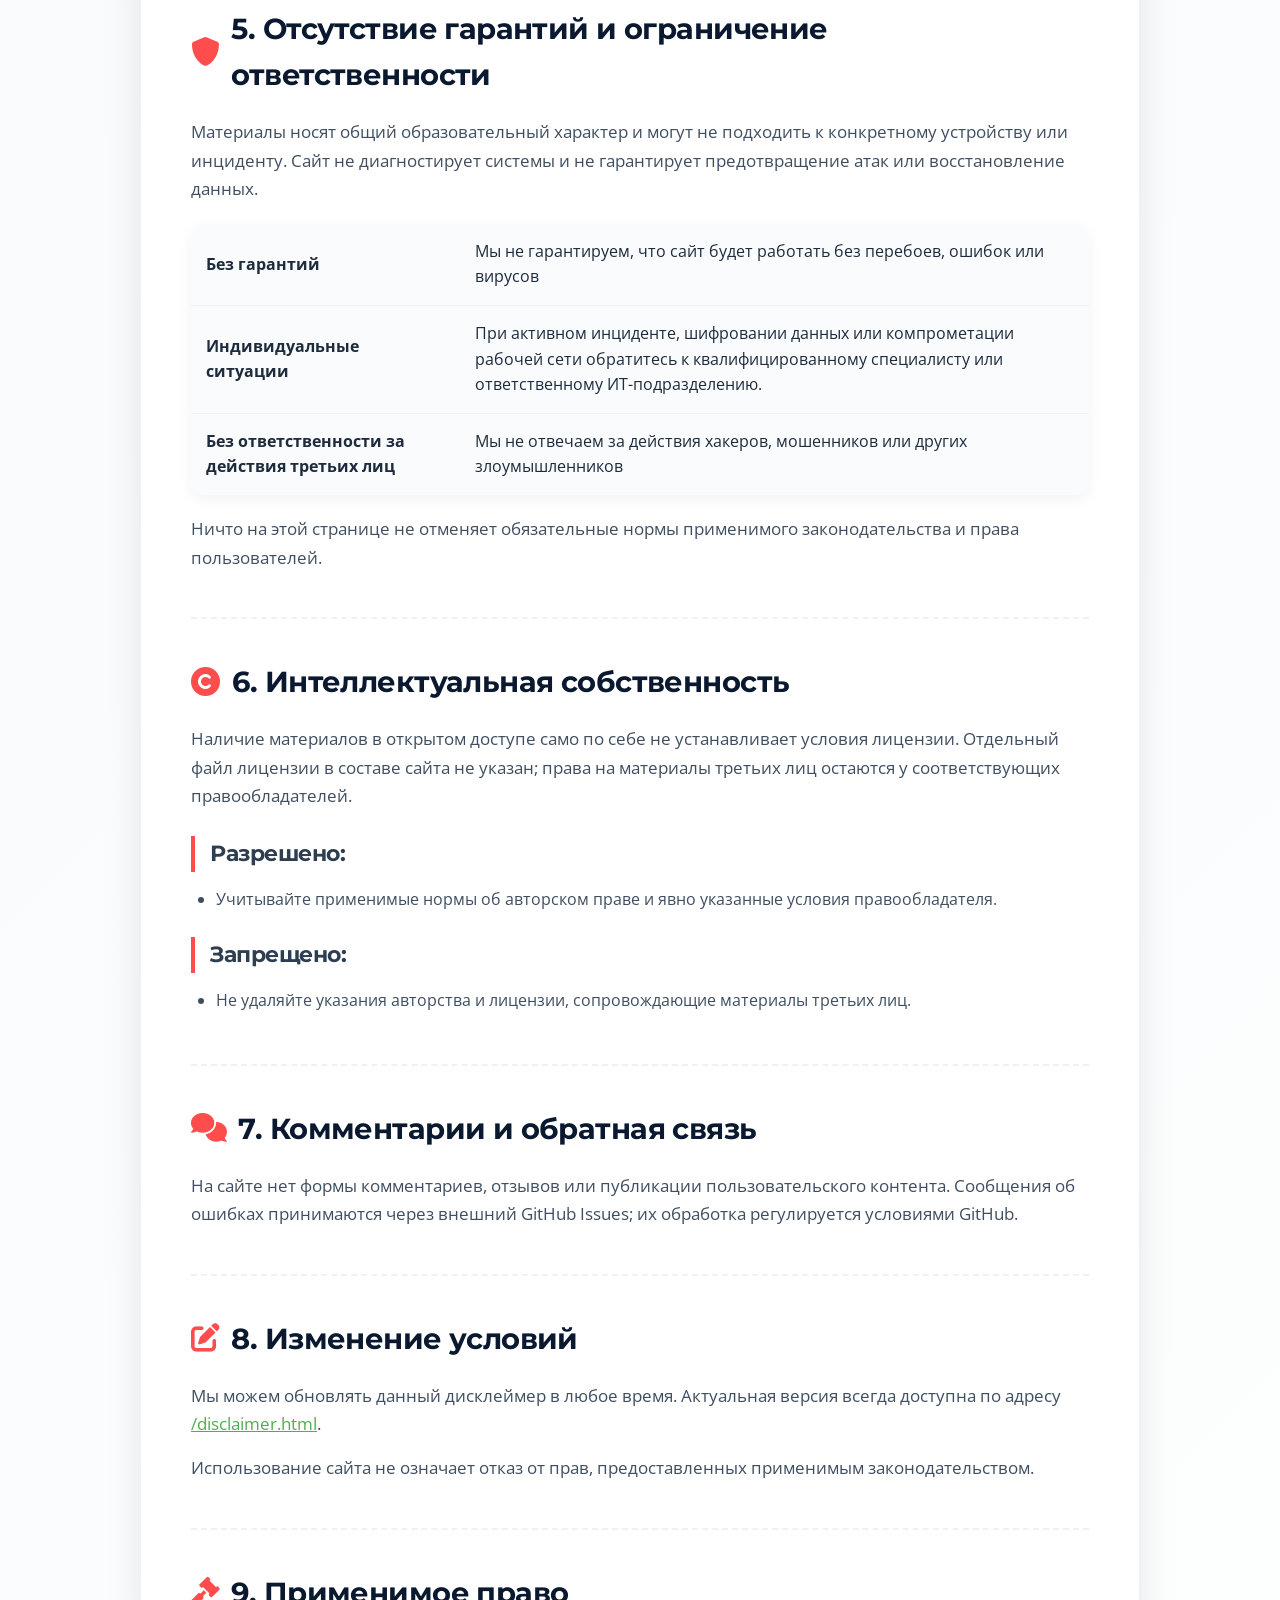
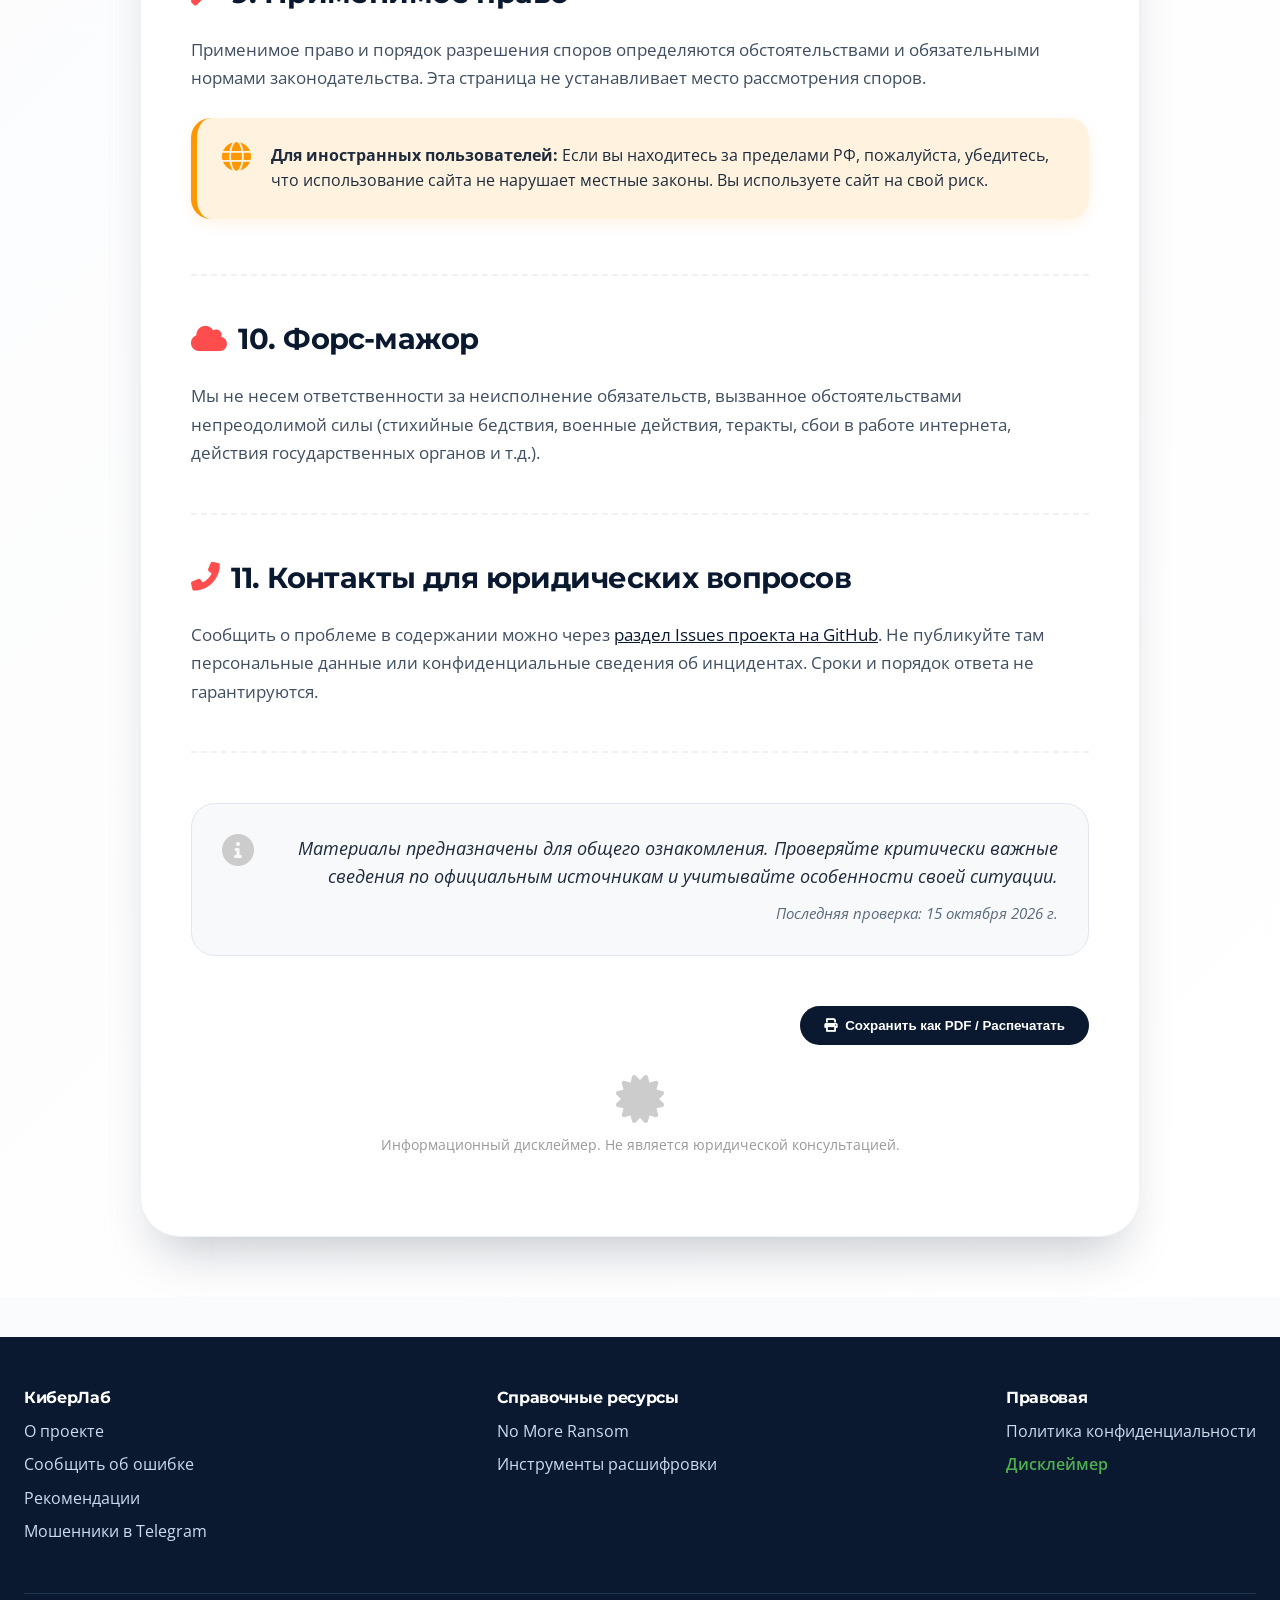
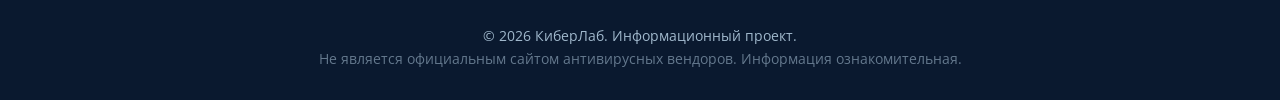
==== commit e65350da: "Обновление КиберЛаб" ====
--- a/disclaimer.html
+++ b/disclaimer.html
@@ -3,6 +3,7 @@
 <head>
     <meta charset="UTF-8">
     <meta name="viewport" content="width=device-width, initial-scale=1.0">
+    <link rel="icon" href="logo.svg" type="image/svg+xml">
     <title>Дисклеймер | Юридическая информация | КиберЛаб</title>
     <!-- Шрифты -->
     <link rel="preconnect" href="https://fonts.googleapis.com">
@@ -397,13 +398,13 @@
             <!-- КРАТКОЕ ПРЕДУПРЕЖДЕНИЕ -->
             <div class="danger-box">
                 <i class="fas fa-exclamation-circle"></i>
-                <strong style="font-size: 1.2rem;">ПРОЧТИТЕ ВНИМАТЕЛЬНО:</strong> Используя данный сайт, вы принимаете все условия, изложенные ниже. Если вы не согласны с каким-либо пунктом, пожалуйста, покиньте сайт.
+                <strong style="font-size: 1.2rem;">ОБЛАСТЬ ПРИМЕНЕНИЯ:</strong> Эта страница поясняет назначение материалов сайта. Она не заменяет закон и не ограничивает права, которые нельзя ограничить соглашением.
             </div>
 
             <!-- 1. Общие положения -->
             <div class="disclaimer-section">
                 <h2><i class="fas fa-file-contract"></i> 1. Общие положения</h2>
-                <p>Настоящий дисклеймер (далее — "Предупреждение") регулирует использование информационного сайта <strong>КиберЛаб</strong> (далее — "Сайт") и определяет условия ответственности его владельцев, авторов и партнеров.</p>
+                <p>Этот дисклеймер относится к информационному сайту <strong>КиберЛаб</strong> и объясняет ограничения опубликованных материалов. Он не является договором на оказание услуг или профессиональной консультацией.</p>
 
                 <p><span class="badge danger">Важно</span> Сайт носит исключительно <strong>информационно-ознакомительный характер</strong>. Материалы, представленные на Сайте, не являются:</p>
                 <ul>
@@ -430,7 +431,7 @@
 
                 <div class="warning-box">
                     <i class="fas fa-clock"></i>
-                    <strong>Дата последнего обновления:</strong> 12 марта 2026 г. Рекомендуем проверять актуальность информации перед принятием решений.
+                    <strong>Дата проверки страницы:</strong> 15 октября 2026 г. Отдельные сведения и внешние ссылки могут измениться после этой даты.
                 </div>
             </div>
 
@@ -473,7 +474,7 @@
 
                 <div class="danger-box">
                     <i class="fas fa-skull-crosswalk"></i>
-                    <strong>КРИТИЧЕСКИ ВАЖНО:</strong> Переходя по внешним ссылкам, вы действуете на свой страх и риск. Всегда проверяйте URL и скачивайте файлы только с официальных источников.
+                    <strong>Важно:</strong> Перед вводом данных или загрузкой файлов проверьте адрес сайта и издателя. Условия и безопасность стороннего ресурса определяются его владельцем.
                 </div>
             </div>
 
@@ -498,7 +499,7 @@
                     <i class="fas fa-lightbulb"></i>
                     <strong>Совет:</strong> Перед установкой любого ПО:
                     <ol style="margin-top: 10px;">
-                        <li>Проверьте цифровую подпись разработчика</li>
+                        <li>Загрузите программу с официального сайта разработчика и проверьте издателя</li>
                         <li>Прочитайте пользовательское соглашение</li>
                         <li>Сделайте резервную копию важных данных</li>
                     </ol>
@@ -509,7 +510,7 @@
             <div class="disclaimer-section">
                 <h2><i class="fas fa-shield-alt"></i> 5. Отсутствие гарантий и ограничение ответственности</h2>
 
-                <p>Сайт предоставляется на условиях <strong>"КАК ЕСТЬ" (AS IS)</strong>. Это означает:</p>
+                <p>Материалы носят общий образовательный характер и могут не подходить к конкретному устройству или инциденту. Сайт не диагностирует системы и не гарантирует предотвращение атак или восстановление данных.</p>
 
                 <table class="terms-table">
                     <tr>
@@ -517,8 +518,8 @@
                         <td>Мы не гарантируем, что сайт будет работать без перебоев, ошибок или вирусов</td>
                     </tr>
                     <tr>
-                        <td><strong>Без ответственности за ущерб</strong></td>
-                        <td>Мы не несем ответственности за любой прямой или косвенный ущерб (потерю данных, финансовые потери, упущенную выгоду), связанный с использованием сайта или невозможностью его использования</td>
+                        <td><strong>Индивидуальные ситуации</strong></td>
+                        <td>При активном инциденте, шифровании данных или компрометации рабочей сети обратитесь к квалифицированному специалисту или ответственному ИТ-подразделению.</td>
                     </tr>
                     <tr>
                         <td><strong>Без ответственности за действия третьих лиц</strong></td>
@@ -526,26 +527,23 @@
                     </tr>
                 </table>
 
-                <p style="margin-top: 20px;">Это ограничение действует в максимальной степени, разрешенной законодательством РФ.</p>
+                <p style="margin-top: 20px;">Ничто на этой странице не отменяет обязательные нормы применимого законодательства и права пользователей.</p>
             </div>
 
             <!-- 6. Интеллектуальная собственность -->
             <div class="disclaimer-section">
                 <h2><i class="fas fa-copyright"></i> 6. Интеллектуальная собственность</h2>
 
-                <p>Все материалы сайта (тексты, дизайн, логотипы, структура) являются интеллектуальной собственностью <strong>КиберЛаб</strong>, если не указано иное.</p>
+                <p>Наличие материалов в открытом доступе само по себе не устанавливает условия лицензии. Отдельный файл лицензии в составе сайта не указан; права на материалы третьих лиц остаются у соответствующих правообладателей.</p>
 
                 <h3>Разрешено:</h3>
                 <ul>
-                    <li><i class="fas fa-check" style="color: var(--accent-safe);"></i> Цитирование в некоммерческих целях с обязательной ссылкой на источник</li>
-                    <li><i class="fas fa-check" style="color: var(--accent-safe);"></i> Копирование для личного использования</li>
+                    <li>Учитывайте применимые нормы об авторском праве и явно указанные условия правообладателя.</li>
                 </ul>
 
                 <h3>Запрещено:</h3>
                 <ul>
-                    <li><i class="fas fa-times" style="color: var(--accent-danger);"></i> Полное или частичное копирование для коммерческого использования</li>
-                    <li><i class="fas fa-times" style="color: var(--accent-danger);"></i> Модификация и распространение без письменного согласия</li>
-                    <li><i class="fas fa-times" style="color: var(--accent-danger);"></i> Использование вводящих в заблуждение ссылок</li>
+                    <li>Не удаляйте указания авторства и лицензии, сопровождающие материалы третьих лиц.</li>
                 </ul>
             </div>
 
@@ -553,14 +551,7 @@
             <div class="disclaimer-section">
                 <h2><i class="fas fa-comments"></i> 7. Комментарии и обратная связь</h2>
 
-                <p>Если на сайте есть возможность оставить комментарий или отзыв, вы соглашаетесь:</p>
-                <ul>
-                    <li>Не публиковать незаконный, оскорбительный или вредоносный контент</li>
-                    <li>Не рекламировать сторонние ресурсы без согласования</li>
-                    <li>Не выдавать себя за другого человека</li>
-                </ul>
-
-                <p>Мы оставляем за собой право удалять любой контент без объяснения причин.</p>
+                <p>На сайте нет формы комментариев, отзывов или публикации пользовательского контента. Сообщения об ошибках принимаются через внешний GitHub Issues; их обработка регулируется условиями GitHub.</p>
             </div>
 
             <!-- 8. Изменение условий -->
@@ -568,14 +559,14 @@
                 <h2><i class="fas fa-edit"></i> 8. Изменение условий</h2>
 
                 <p>Мы можем обновлять данный дисклеймер в любое время. Актуальная версия всегда доступна по адресу <a href="disclaimer.html" style="color: var(--accent-safe);">/disclaimer.html</a>.</p>
-                <p>Продолжение использования сайта после изменений означает ваше согласие с новой версией.</p>
+                <p>Использование сайта не означает отказ от прав, предоставленных применимым законодательством.</p>
             </div>
 
             <!-- 9. Применимое право -->
             <div class="disclaimer-section">
                 <h2><i class="fas fa-gavel"></i> 9. Применимое право</h2>
 
-                <p>Настоящие условия регулируются законодательством Российской Федерации. Все споры подлежат разрешению в суде по месту нахождения владельца сайта (г. Москва).</p>
+                <p>Применимое право и порядок разрешения споров определяются обстоятельствами и обязательными нормами законодательства. Эта страница не устанавливает место рассмотрения споров.</p>
 
                 <div class="warning-box">
                     <i class="fas fa-globe"></i>
@@ -594,23 +585,14 @@
             <div class="disclaimer-section">
                 <h2><i class="fas fa-phone-alt"></i> 11. Контакты для юридических вопросов</h2>
 
-                <p>По всем вопросам, связанным с данным дисклеймером, авторскими правами или юридическими претензиями, обращайтесь:</p>
-
-                <ul style="list-style: none; padding-left: 0;">
-                    <li style="margin-bottom: 15px;"><i class="fas fa-envelope" style="color: var(--accent-safe); width: 30px;"></i> <strong>Email:</strong> <a href="mailto:raz_etka_2010@mail.ru" style="color: var(--primary-dark);">raz_etka_2010@mail.ru</a> (ответ в течение 10 рабочих дней)</li>
-                    <li style="margin-bottom: 15px;"><i class="fas fa-print" style="color: var(--accent-safe); width: 30px;"></i> <strong>Почтовый адрес:</strong> Мой адрес Советский Союз!!!</li>
-                    <li style="margin-bottom: 15px;"><i class="fas fa-user-tie" style="color: var(--accent-safe); width: 30px;"></i> <strong>Юрист:</strong> Шитиков А.Ю.</li>
-                </ul>
-
-                <p>Досудебный порядок урегулирования споров — обязателен. Срок ответа на претензию — 30 дней.</p>
+                <p>Сообщить о проблеме в содержании можно через <a href="https://github.com/razetka2010/Digital-Security/issues" target="_blank" rel="noopener noreferrer" style="color: var(--primary-dark);">раздел Issues проекта на GitHub</a>. Не публикуйте там персональные данные или конфиденциальные сведения об инцидентах. Сроки и порядок ответа не гарантируются.</p>
             </div>
 
             <!-- ПОДПИСЬ И СОГЛАСИЕ -->
             <div class="signature-block">
-                <i class="fas fa-quote-left" style="color: #ccc; font-size: 2rem; float: left; margin-right: 15px;"></i>
-                <p style="font-size: 1.1rem;">Я, пользователь сайта КиберЛаб, подтверждаю, что ознакомился с данным дисклеймером, понимаю его полностью и принимаю все условия без исключений.</p>
-                <p style="margin-top: 20px;">Согласие считается предоставленным с момента первого посещения сайта.</p>
-                <div class="date">Дата актуальности: 12 марта 2026 г.</div>
+                <i class="fas fa-info-circle" style="color: #ccc; font-size: 2rem; float: left; margin-right: 15px;"></i>
+                <p style="font-size: 1.1rem;">Материалы предназначены для общего ознакомления. Проверяйте критически важные сведения по официальным источникам и учитывайте особенности своей ситуации.</p>
+                <div class="date">Последняя проверка: 15 октября 2026 г.</div>
             </div>
 
             <!-- Кнопка печати -->
@@ -622,7 +604,7 @@
 
             <div class="seal">
                 <i class="fas fa-certificate"></i>
-                <p>Юридически значимый документ. Версия 2.3 от 2026 г.</p>
+                <p>Информационный дисклеймер. Не является юридической консультацией.</p>
             </div>
         </div>
     </div>
@@ -635,14 +617,14 @@
             <div class="footer-col">
                 <h4 style="color: white;">КиберЛаб</h4>
                 <a href="index.html#about-malware">О проекте</a>
-                <a href="index.html#contact">Контакты</a>
-                <a href="index.html#sitemap">Карта сайта</a>
+                <a href="https://github.com/razetka2010/Digital-Security/issues" target="_blank" rel="noopener noreferrer">Сообщить об ошибке</a>
+                <a href="index.html#protection">Рекомендации</a>
+                <a href="telegram-scams.html">Мошенники в Telegram</a>
             </div>
             <div class="footer-col">
-                <h4 style="color: white;">Скачать легитимно</h4>
-                <a href="https://kaspersky.ru" target="_blank">Kaspersky</a>
-                <a href="https://drweb.ru" target="_blank">Dr.Web CureIt!</a>
-                <a href="https://malwarebytes.com" target="_blank">Malwarebytes</a>
+                <h4 style="color: white;">Справочные ресурсы</h4>
+                <a href="https://www.nomoreransom.org/en/prevention-advice-for-users.html" target="_blank" rel="noopener noreferrer">No More Ransom</a>
+                <a href="https://www.nomoreransom.org/en/decryption-tools.html" target="_blank" rel="noopener noreferrer">Инструменты расшифровки</a>
             </div>
             <div class="footer-col">
                 <h4 style="color: white;">Правовая</h4>
@@ -651,7 +633,7 @@
             </div>
         </div>
         <div class="footer-copyright">
-            © 2026 КиберЛаб. Защита данных — наша миссия. Все права защищены. <br>
+            © 2026 КиберЛаб. Информационный проект. <br>
             <span style="opacity: 0.6;">Не является официальным сайтом антивирусных вендоров. Информация ознакомительная.</span>
         </div>
     </div>
--- a/styles.css
+++ b/styles.css
@@ -197,28 +197,34 @@
     border-radius: 48px;
     padding: 40px 48px;
     margin: 60px 0 20px;
-    display: flex;
-    flex-wrap: wrap;
-    justify-content: space-around;
-    gap: 30px;
+    display: grid;
+    grid-template-columns: repeat(3, minmax(0, 1fr));
+    align-items: start;
+    gap: 24px;
 }
 
 .stat-item {
     text-align: center;
+    min-width: 0;
 }
 
 .stat-number {
     font-family: 'Montserrat', sans-serif;
-    font-size: 2.8rem;
+    font-size: 1.65rem;
     font-weight: 800;
     color: var(--accent-safe);
     line-height: 1.2;
+    min-height: 2.4em;
+    display: flex;
+    align-items: center;
+    justify-content: center;
 }
 
 .stat-desc {
-    font-size: 1.1rem;
+    font-size: 1rem;
     opacity: 0.9;
-    max-width: 250px;
+    max-width: 300px;
+    margin: 0 auto;
 }
 
 /* Чек-лист (признаки) */
@@ -369,6 +375,16 @@
 }
 
 /* Адаптивность */
+@media (max-width: 900px) {
+    .stats-block {
+        grid-template-columns: 1fr;
+    }
+
+    .stat-number {
+        min-height: 0;
+    }
+}
+
 @media (max-width: 700px) {
     .hero h1 {
         font-size: 2.4rem;
